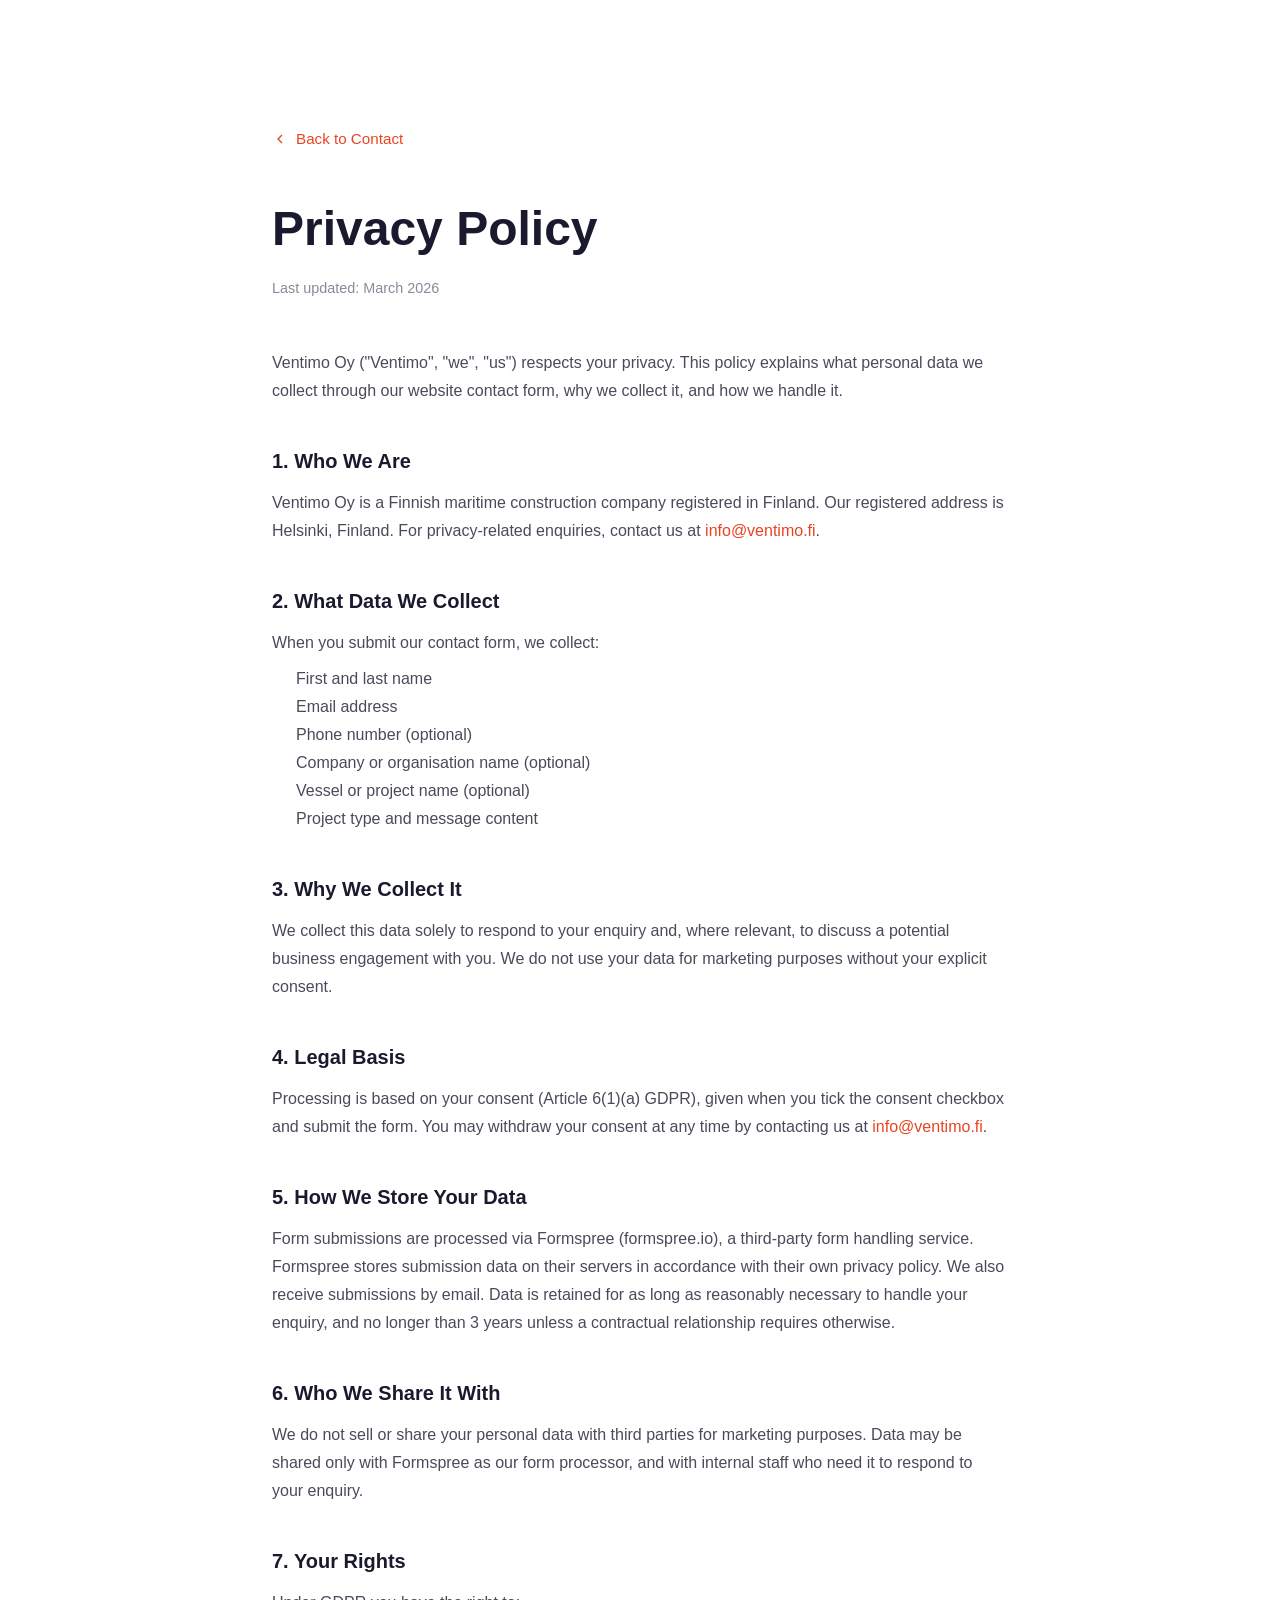
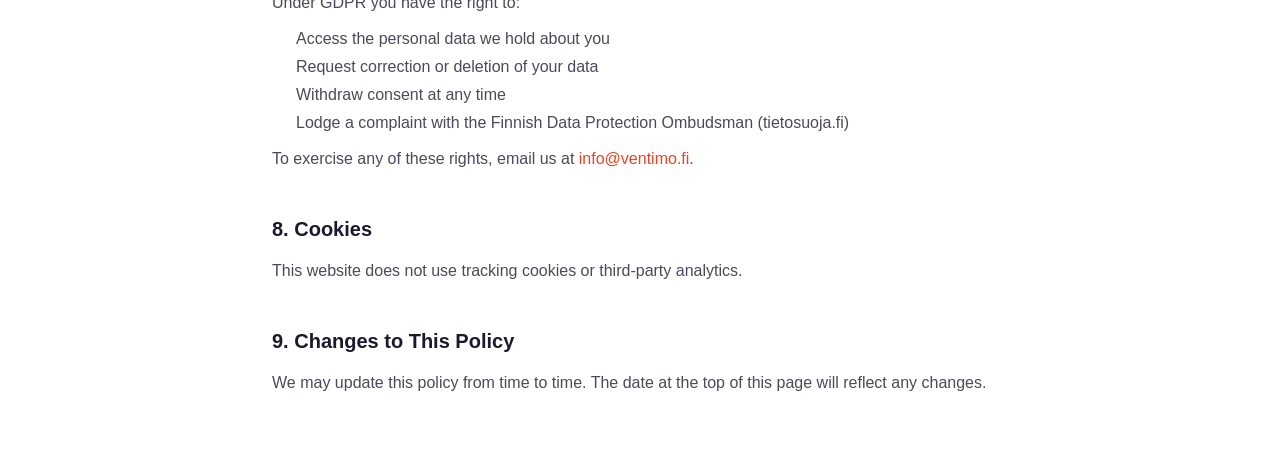
==== privacy-policy.html @ f07e34ec "Add privacy policy page, enlarge checkbox, remove LinkedIn and ISO badges Co-Authored-By: Claude Son" ====
<!DOCTYPE html>
<html lang="en">
<head>
  <meta charset="UTF-8" />
  <meta name="viewport" content="width=device-width, initial-scale=1.0" />
  <title>Privacy Policy — Ventimo</title>
  <link rel="stylesheet" href="css/main.css" />
  <style>
    .policy-page {
      max-width: 800px;
      margin: 0 auto;
      padding: 6rem 2rem 4rem;
    }
    .policy-page h1 {
      font-family: var(--font-heading);
      font-size: clamp(2rem, 4vw, 3rem);
      color: var(--text-dark);
      margin-bottom: 0.5rem;
    }
    .policy-page .updated {
      color: var(--text-muted);
      font-size: 0.9rem;
      margin-bottom: 3rem;
    }
    .policy-page h2 {
      font-family: var(--font-heading);
      font-size: 1.25rem;
      color: var(--text-dark);
      margin: 2.5rem 0 0.75rem;
    }
    .policy-page p, .policy-page li {
      font-family: var(--font-body);
      font-size: 1rem;
      color: var(--text-body);
      line-height: 1.75;
    }
    .policy-page ul {
      padding-left: 1.5rem;
      margin: 0.5rem 0;
    }
    .policy-page a { color: var(--orange); }
    .policy-back {
      display: inline-flex;
      align-items: center;
      gap: 0.5rem;
      color: var(--orange);
      font-family: var(--font-body);
      font-size: 0.95rem;
      text-decoration: none;
      margin-bottom: 2.5rem;
    }
    .policy-back:hover { text-decoration: underline; }
  </style>
</head>
<body>

  <header class="header" id="header">
    <div class="container header__inner">
      <a href="index.html" class="logo">
        <span class="logo-text">VENTIMO</span>
      </a>
    </div>
  </header>

  <main>
    <div class="policy-page">

      <a href="index.html#contact" class="policy-back">
        <svg width="16" height="16" viewBox="0 0 24 24" fill="none" stroke="currentColor" stroke-width="2"><polyline points="15 18 9 12 15 6"/></svg>
        Back to Contact
      </a>

      <h1>Privacy Policy</h1>
      <p class="updated">Last updated: March 2026</p>

      <p>Ventimo Oy ("Ventimo", "we", "us") respects your privacy. This policy explains what personal data we collect through our website contact form, why we collect it, and how we handle it.</p>

      <h2>1. Who We Are</h2>
      <p>Ventimo Oy is a Finnish maritime construction company registered in Finland. Our registered address is Helsinki, Finland. For privacy-related enquiries, contact us at <a href="mailto:info@ventimo.fi">info@ventimo.fi</a>.</p>

      <h2>2. What Data We Collect</h2>
      <p>When you submit our contact form, we collect:</p>
      <ul>
        <li>First and last name</li>
        <li>Email address</li>
        <li>Phone number (optional)</li>
        <li>Company or organisation name (optional)</li>
        <li>Vessel or project name (optional)</li>
        <li>Project type and message content</li>
      </ul>

      <h2>3. Why We Collect It</h2>
      <p>We collect this data solely to respond to your enquiry and, where relevant, to discuss a potential business engagement with you. We do not use your data for marketing purposes without your explicit consent.</p>

      <h2>4. Legal Basis</h2>
      <p>Processing is based on your consent (Article 6(1)(a) GDPR), given when you tick the consent checkbox and submit the form. You may withdraw your consent at any time by contacting us at <a href="mailto:info@ventimo.fi">info@ventimo.fi</a>.</p>

      <h2>5. How We Store Your Data</h2>
      <p>Form submissions are processed via Formspree (formspree.io), a third-party form handling service. Formspree stores submission data on their servers in accordance with their own privacy policy. We also receive submissions by email. Data is retained for as long as reasonably necessary to handle your enquiry, and no longer than 3 years unless a contractual relationship requires otherwise.</p>

      <h2>6. Who We Share It With</h2>
      <p>We do not sell or share your personal data with third parties for marketing purposes. Data may be shared only with Formspree as our form processor, and with internal staff who need it to respond to your enquiry.</p>

      <h2>7. Your Rights</h2>
      <p>Under GDPR you have the right to:</p>
      <ul>
        <li>Access the personal data we hold about you</li>
        <li>Request correction or deletion of your data</li>
        <li>Withdraw consent at any time</li>
        <li>Lodge a complaint with the Finnish Data Protection Ombudsman (tietosuoja.fi)</li>
      </ul>
      <p>To exercise any of these rights, email us at <a href="mailto:info@ventimo.fi">info@ventimo.fi</a>.</p>

      <h2>8. Cookies</h2>
      <p>This website does not use tracking cookies or third-party analytics.</p>

      <h2>9. Changes to This Policy</h2>
      <p>We may update this policy from time to time. The date at the top of this page will reflect any changes.</p>

    </div>
  </main>

</body>
</html>
---- css/main.css ----
/* =============================================================
   VENTIMO – Maritime Construction Website
   Primary: #E84422 | White: #FFFFFF | Dark: #1A1A2E
============================================================= */

/* ── CUSTOM PROPERTIES ─────────────────────────────────────── */
:root {
  --orange:       #E84422;
  --orange-dark:  #C83410;
  --orange-light: #F06040;
  --orange-glow:  rgba(232, 68, 34, 0.10);
  --yellow:       #F5C800;

  --white:        #FFFFFF;
  --bg-light:     #F5F5F5;
  --bg-section:   #FAFAFA;
  --bg-dark:      #1A1A2E;

  --text-dark:    #1A1A2E;
  --text-body:    #4A4A5A;
  --text-muted:   #8A8A9A;
  --text-white:   #FFFFFF;

  --border:       rgba(0, 0, 0, 0.1);
  --border-light: rgba(0, 0, 0, 0.06);
  --card-bg:      #FFFFFF;
  --card-shadow:  0 2px 24px rgba(0, 0, 0, 0.07);

  --font-head:  'Barlow Condensed', sans-serif;
  --font-body:  'Inter', 'Barlow', sans-serif;

  --radius-sm:  4px;
  --radius-md:  8px;
  --radius-lg:  16px;
  --radius-xl:  24px;

  --transition: 0.35s cubic-bezier(0.4, 0, 0.2, 1);
  --shadow-card:   0 4px 24px rgba(0, 0, 0, 0.08);
  --shadow-orange: 0 8px 32px rgba(232, 68, 34, 0.30);
}

/* ── RESET & BASE ───────────────────────────────────────────── */
*, *::before, *::after { box-sizing: border-box; margin: 0; padding: 0; }

html {
  scroll-behavior: smooth;
  font-size: 16px;
}

body {
  font-family: var(--font-body);
  background: var(--white);
  color: var(--text-body);
  line-height: 1.6;
  overflow-x: hidden;
}

a { text-decoration: none; color: inherit; }
ul { list-style: none; }
img { display: block; max-width: 100%; }
button { cursor: pointer; border: none; background: none; font: inherit; }

/* ── TYPOGRAPHY ─────────────────────────────────────────────── */
.section-label {
  display: inline-flex;
  align-items: center;
  gap: 10px;
  font-family: var(--font-head);
  font-size: 0.8rem;
  font-weight: 600;
  letter-spacing: 0.2em;
  text-transform: uppercase;
  color: var(--orange);
  margin-bottom: 1rem;
}
.section-label::before {
  content: '';
  display: block;
  width: 24px;
  height: 2px;
  background: var(--orange);
}
.section-label--light { color: var(--text-white); }
.section-label--light::before { background: var(--text-white); }

.section-title {
  font-family: var(--font-head);
  font-size: clamp(2.2rem, 4vw, 3.4rem);
  font-weight: 800;
  line-height: 1.05;
  letter-spacing: -0.02em;
  color: var(--text-dark);
  text-transform: uppercase;
}
.section-title em {
  font-style: normal;
  color: var(--orange);
}
.section-title--light { color: var(--text-white); }
.section-title--center { text-align: center; }

.section-subtitle {
  max-width: 560px;
  color: var(--text-muted);
  font-size: 1.05rem;
  line-height: 1.7;
  margin: 0 auto;
  text-align: center;
}

.section-header {
  text-align: center;
  margin-bottom: 4rem;
}
.section-header .section-label { justify-content: center; }
.section-header .section-title { margin-bottom: 1.2rem; }

/* ── LAYOUT ─────────────────────────────────────────────────── */
.container {
  width: 100%;
  max-width: 1280px;
  margin: 0 auto;
  padding: 0 2rem;
}

/* ── BUTTONS ─────────────────────────────────────────────────── */
.btn {
  display: inline-flex;
  align-items: center;
  gap: 0.5rem;
  font-family: var(--font-head);
  font-size: 0.95rem;
  font-weight: 700;
  letter-spacing: 0.08em;
  text-transform: uppercase;
  padding: 0.75rem 1.75rem;
  border-radius: var(--radius-sm);
  transition: var(--transition);
  position: relative;
  overflow: hidden;
}
.btn::before {
  content: '';
  position: absolute;
  inset: 0;
  background: rgba(255, 255, 255, 0.12);
  transform: translateX(-100%);
  transition: transform 0.4s ease;
}
.btn:hover::before { transform: translateX(0); }

.btn--primary {
  background: var(--orange);
  color: #fff;
  box-shadow: var(--shadow-orange);
}
.btn--primary:hover {
  background: var(--orange-dark);
  transform: translateY(-2px);
}

.btn--yellow {
  background: var(--yellow);
  color: var(--text-dark);
  font-weight: 800;
  box-shadow: 0 4px 16px rgba(245, 200, 0, 0.35);
}
.btn--yellow:hover {
  background: #e8b800;
  transform: translateY(-2px);
}

.btn--outline {
  border: 1.5px solid rgba(255, 255, 255, 0.6);
  color: var(--text-white);
}
.btn--outline:hover {
  border-color: var(--text-white);
  background: rgba(255, 255, 255, 0.12);
  transform: translateY(-2px);
}

.btn--outline-dark {
  border: 1.5px solid rgba(0, 0, 0, 0.25);
  color: var(--text-dark);
}
.btn--outline-dark:hover {
  border-color: var(--orange);
  color: var(--orange);
  transform: translateY(-2px);
}

.btn--ghost {
  border: 1.5px solid rgba(255, 255, 255, 0.4);
  color: var(--text-white);
}
.btn--ghost:hover {
  border-color: var(--text-white);
  background: rgba(255, 255, 255, 0.1);
}

.btn--lg { padding: 1rem 2.25rem; font-size: 1rem; }

/* ── SCROLL ANIMATIONS ──────────────────────────────────────── */
.reveal-up, .reveal-left, .reveal-right {
  opacity: 0;
  transition: opacity 0.7s ease, transform 0.7s ease;
}
.reveal-up    { transform: translateY(50px); }
.reveal-left  { transform: translateX(-60px); }
.reveal-right { transform: translateX(60px); }

.reveal-up.visible, .reveal-left.visible, .reveal-right.visible {
  opacity: 1;
  transform: translate(0);
}

.delay-1 { transition-delay: 0.1s !important; }
.delay-2 { transition-delay: 0.2s !important; }
.delay-3 { transition-delay: 0.3s !important; }
.delay-4 { transition-delay: 0.4s !important; }
.delay-5 { transition-delay: 0.5s !important; }

/* ── HEADER / NAV ───────────────────────────────────────────── */
.site-header {
  position: fixed;
  top: 0; left: 0; right: 0;
  z-index: 1000;
  transition: background 0.4s ease, box-shadow 0.4s ease, padding 0.4s ease;
  padding: 1.4rem 0;
  background: transparent;
}
.site-header.scrolled {
  background: rgba(255, 255, 255, 0.97);
  backdrop-filter: blur(12px);
  box-shadow: 0 1px 0 var(--border);
  padding: 0.9rem 0;
}

.nav-container {
  max-width: 1280px;
  margin: 0 auto;
  padding: 0 2rem;
  display: flex;
  align-items: center;
  justify-content: space-between;
}

/* Logo — uses real SVG/image */
.logo {
  display: flex;
  align-items: center;
  gap: 0.6rem;
  text-decoration: none;
}
.logo-img {
  height: 36px;
  width: auto;
  display: block;
  transition: opacity 0.3s ease;
}
/* White logo shown by default (hero/dark bg); red shown on scrolled white header */
.logo-img--dark { display: none; }
.site-header.scrolled .logo-img--light { display: none; }
.site-header.scrolled .logo-img--dark  { display: block; }
/* Fallback text logo (hidden when image loads) */
.logo-mark {
  width: 36px;
  height: 36px;
  background: var(--orange);
  border-radius: var(--radius-sm);
  display: flex;
  align-items: center;
  justify-content: center;
  font-family: var(--font-head);
  font-size: 1.3rem;
  font-weight: 900;
  color: #fff;
  letter-spacing: -0.02em;
  transition: var(--transition);
}
.logo:hover .logo-mark { background: var(--orange-dark); transform: rotate(-5deg); }
.logo-text {
  font-family: var(--font-head);
  font-size: 1.2rem;
  font-weight: 800;
  letter-spacing: 0.15em;
  color: var(--text-white);
  text-transform: uppercase;
  transition: color 0.4s ease;
}
.site-header.scrolled .logo-text { color: var(--text-dark); }

.nav-list {
  display: flex;
  align-items: center;
  gap: 0.5rem;
}

.nav-link {
  font-family: var(--font-head);
  font-size: 0.85rem;
  font-weight: 600;
  letter-spacing: 0.12em;
  text-transform: uppercase;
  color: rgba(255, 255, 255, 0.92);
  padding: 0.5rem 0.9rem;
  border-radius: var(--radius-sm);
  transition: var(--transition);
  position: relative;
  text-shadow: 0 1px 5px rgba(0, 0, 0, 0.45);
}
.site-header.scrolled .nav-link { color: var(--text-body); text-shadow: none; }
.nav-link::after {
  content: '';
  position: absolute;
  bottom: 0; left: 50%;
  transform: translateX(-50%);
  width: 0; height: 2px;
  background: var(--orange);
  transition: width 0.3s ease;
}
.nav-link:hover { color: var(--text-white); }
.site-header.scrolled .nav-link:hover { color: var(--text-dark); }
.nav-link:hover::after { width: 60%; }

/* Active section highlight */
.nav-link.active { color: var(--text-white) !important; }
.nav-link.active::after { width: 60% !important; }
.site-header.scrolled .nav-link.active {
  color: var(--orange) !important;
  font-weight: 700;
}

.nav-link--cta {
  background: var(--orange);
  color: #fff !important;
  padding: 0.5rem 1.2rem;
}
.nav-link--cta::after { display: none; }
.nav-link--cta:hover {
  background: var(--orange-dark);
  transform: translateY(-1px);
}

.nav-toggle {
  display: none;
  flex-direction: column;
  gap: 5px;
  padding: 6px;
}
.nav-toggle span {
  display: block;
  width: 24px; height: 2px;
  background: var(--text-white);
  transition: var(--transition);
  transform-origin: center;
}
.site-header.scrolled .nav-toggle span { background: var(--text-dark); }
.nav-toggle.active span:nth-child(1) { transform: translateY(7px) rotate(45deg); }
.nav-toggle.active span:nth-child(2) { opacity: 0; }
.nav-toggle.active span:nth-child(3) { transform: translateY(-7px) rotate(-45deg); }

/* ── HERO ───────────────────────────────────────────────────── */
.hero {
  position: relative;
  min-height: auto;
  display: flex;
  flex-direction: column;
  align-items: center;
  justify-content: center;
  background:
    linear-gradient(to bottom, rgba(5, 10, 20, 0.50) 0%, rgba(5, 10, 20, 0.70) 100%),
    url('../images/seaview.jpg') center center / cover no-repeat;
  overflow: hidden;
  padding-top: 100px;
  padding-bottom: 160px;
}

.hero-inner {
  position: relative;
  z-index: 5;
  display: grid;
  grid-template-columns: 1fr auto;
  align-items: center;
  gap: 4rem;
  width: 100%;
  max-width: 1100px;
  padding: 0 2rem;
}

/* Dark gradient at top so the nav stays readable */
.hero::before {
  content: '';
  position: absolute;
  top: 0; left: 0; right: 0;
  height: 180px;
  background: linear-gradient(to bottom, rgba(0, 0, 0, 0.45) 0%, transparent 100%);
  z-index: 2;
  pointer-events: none;
}

/* Hide the dark star canvas — not needed */
#hero-canvas { display: none; }

.hero-grid-overlay { display: none; }

/* White wave at the bottom of the hero */
.hero::after {
  content: '';
  position: absolute;
  bottom: -1px; left: 0; right: 0;
  height: 120px;
  background: url("data:image/svg+xml,%3Csvg xmlns='http://www.w3.org/2000/svg' viewBox='0 0 1440 120' preserveAspectRatio='none'%3E%3Cpath d='M0,60 C180,20 360,90 540,55 C720,20 900,85 1080,50 C1260,15 1380,45 1440,55 L1440,120 L0,120 Z' fill='%23FFFFFF'/%3E%3C/svg%3E") center bottom / 100% 100% no-repeat;
  z-index: 4;
}

.hero-content {
  text-align: left;
}

.hero-eyebrow {
  display: flex;
  align-items: center;
  justify-content: flex-start;
  gap: 1rem;
  font-family: var(--font-head);
  font-size: 0.78rem;
  font-weight: 600;
  letter-spacing: 0.25em;
  text-transform: uppercase;
  color: rgba(255, 255, 255, 0.75);
  margin-bottom: 1.2rem;
  text-shadow: 0 1px 6px rgba(0, 0, 0, 0.5);
}
.eyebrow-line {
  display: block;
  width: 40px; height: 1px;
  background: rgba(255, 255, 255, 0.5);
}

.hero-title {
  font-family: var(--font-head);
  font-size: clamp(3rem, 8vw, 6.5rem);
  font-weight: 900;
  line-height: 0.92;
  letter-spacing: -0.03em;
  text-transform: uppercase;
  color: var(--text-white);
  margin-bottom: 1.2rem;
  text-shadow: 0 2px 16px rgba(0, 0, 0, 0.5);
}
.hero-title__line { display: block; }
.hero-title__line--accent {
  color: var(--text-white);
  opacity: 0.6;
}

.hero-description {
  font-size: 1.05rem;
  line-height: 1.75;
  color: rgba(255, 255, 255, 0.88);
  max-width: 520px;
  margin: 0 0 2rem;
  text-shadow: 0 1px 6px rgba(0, 0, 0, 0.4);
}

.hero-actions {
  display: flex;
  align-items: center;
  justify-content: flex-start;
  gap: 1rem;
  flex-wrap: wrap;
}

.hero-stats {
  position: relative;
  z-index: 5;
  display: flex;
  flex-direction: column;
  align-items: center;
  background: rgba(0, 0, 0, 0.30);
  border: 1px solid rgba(255, 255, 255, 0.20);
  border-radius: var(--radius-lg);
  backdrop-filter: blur(12px);
  padding: 0;
  margin: 0;
  overflow: hidden;
  min-width: 180px;
}
.hero-stat {
  display: flex;
  flex-direction: column;
  align-items: center;
  gap: 0.25rem;
  padding: 1.5rem 2.5rem;
  width: 100%;
}
.hero-stat__number {
  font-family: var(--font-head);
  font-size: 3rem;
  font-weight: 900;
  color: var(--text-white);
  line-height: 1;
  letter-spacing: -0.03em;
}
.hero-stat__number::after { content: '+'; font-size: 2rem; }
.hero-stat__label {
  font-size: 0.78rem;
  letter-spacing: 0.1em;
  text-transform: uppercase;
  color: rgba(255, 255, 255, 0.65);
}
.hero-stat-divider {
  width: 60%; height: 1px;
  background: rgba(255, 255, 255, 0.25);
}

.hero-scroll-indicator {
  position: absolute;
  bottom: 7rem; left: 50%;
  transform: translateX(-50%);
  z-index: 5;
  display: flex;
  flex-direction: column;
  align-items: center;
  gap: 0.75rem;
}
.scroll-label {
  font-family: var(--font-head);
  font-size: 0.7rem;
  letter-spacing: 0.2em;
  text-transform: uppercase;
  color: rgba(255, 255, 255, 0.55);
  writing-mode: vertical-rl;
  text-orientation: mixed;
}
.scroll-line {
  width: 1px; height: 60px;
  background: rgba(255, 255, 255, 0.3);
  position: relative;
  overflow: hidden;
}
.scroll-dot {
  position: absolute;
  top: 0; left: 50%;
  transform: translateX(-50%);
  width: 3px; height: 3px;
  background: var(--text-white);
  border-radius: 50%;
  animation: scrollDot 1.8s ease infinite;
}
@keyframes scrollDot {
  0%   { top: 0; opacity: 1; }
  80%  { top: 100%; opacity: 0.3; }
  100% { top: 100%; opacity: 0; }
}

/* ── ABOUT ──────────────────────────────────────────────────── */
.about {
  position: relative;
  padding: 8rem 0;
  background: var(--white);
  overflow: hidden;
}
.about-bg-pattern { display: none; }

.about-layout {
  display: grid;
  grid-template-columns: 1fr 1fr;
  gap: 5rem;
  align-items: center;
}

.about-visual { position: relative; }
.about-img-frame {
  position: relative;
  border-radius: var(--radius-lg);
  overflow: hidden;
  aspect-ratio: 5/6;
  border: 1px solid var(--border);
  box-shadow: var(--card-shadow);
}
.about-img-placeholder {
  width: 100%; height: 100%;
  position: absolute; inset: 0;
}
.about-img-placeholder svg { width: 100%; height: 100%; object-fit: cover; }

.about-img-badge {
  position: absolute;
  bottom: 2rem; right: -1.5rem;
  background: var(--orange);
  color: #fff;
  padding: 1.2rem 1.5rem;
  border-radius: var(--radius-md);
  text-align: center;
  box-shadow: var(--shadow-orange);
  z-index: 2;
}
.badge-year {
  display: block;
  font-family: var(--font-head);
  font-size: 0.7rem;
  letter-spacing: 0.2em;
  text-transform: uppercase;
}
.badge-number {
  display: block;
  font-family: var(--font-head);
  font-size: 2.2rem;
  font-weight: 900;
  line-height: 1;
}

.about-accent-card {
  position: absolute;
  top: 2rem; right: -2rem;
  display: flex;
  align-items: center;
  gap: 0.75rem;
  background: var(--white);
  border: 1px solid var(--border);
  border-radius: var(--radius-md);
  padding: 1rem 1.25rem;
  box-shadow: var(--card-shadow);
  z-index: 2;
}
.accent-card-icon { font-size: 1.5rem; }
.about-accent-card strong {
  display: block;
  font-size: 0.9rem;
  color: var(--text-dark);
  margin-bottom: 2px;
}
.about-accent-card span { font-size: 0.75rem; color: var(--text-muted); }

.about-content { padding-left: 1rem; }
.about-lead {
  font-size: 1.15rem;
  font-weight: 500;
  color: var(--text-dark);
  line-height: 1.7;
  margin: 1.5rem 0 1rem;
}
.about-body {
  color: var(--text-body);
  line-height: 1.8;
  margin-bottom: 2.5rem;
}

.about-values {
  display: flex;
  flex-direction: column;
  gap: 1.25rem;
}
.value-item {
  display: flex;
  align-items: flex-start;
  gap: 1rem;
  padding: 1.25rem;
  background: var(--bg-light);
  border: 1px solid var(--border-light);
  border-radius: var(--radius-md);
  transition: var(--transition);
}
.value-item:hover {
  border-color: var(--orange);
  background: rgba(232, 68, 34, 0.03);
  box-shadow: 0 4px 16px rgba(232, 68, 34, 0.08);
}
.value-icon {
  width: 40px; height: 40px;
  flex-shrink: 0;
  background: var(--orange-glow);
  border-radius: var(--radius-sm);
  display: flex;
  align-items: center;
  justify-content: center;
  color: var(--orange);
}
.value-icon svg { width: 20px; height: 20px; }
.value-item strong {
  display: block;
  font-size: 0.95rem;
  color: var(--text-dark);
  margin-bottom: 2px;
}
.value-item span { font-size: 0.85rem; color: var(--text-body); }

/* ── SERVICES ───────────────────────────────────────────────── */
.services {
  position: relative;
  padding: 8rem 0;
  background: var(--bg-light);
  overflow: hidden;
}
.services-bg { display: none; }

.svc-wave {
  position: absolute;
  left: 0;
  width: 200%;
  pointer-events: none;
  z-index: 0;
}
.svc-wave--a { top: 0;   height: 45%; animation: svc-drift 22s linear infinite; }
.svc-wave--b { top: 22%; height: 45%; animation: svc-drift 30s linear infinite reverse; }
.svc-wave--c { top: 48%; height: 52%; animation: svc-drift 17s linear infinite; }
@keyframes svc-drift {
  0%   { transform: translateX(0); }
  100% { transform: translateX(-50%); }
}
.services .container { position: relative; z-index: 1; }

.services-grid {
  display: grid;
  grid-template-columns: repeat(3, 1fr);
  gap: 1.5rem;
}

.service-card {
  position: relative;
  background: var(--white);
  border: 1px solid var(--border-light);
  border-radius: var(--radius-lg);
  padding: 2.5rem 2rem;
  overflow: hidden;
  transition: var(--transition);
  cursor: default;
  box-shadow: var(--card-shadow);
}
.service-card:hover {
  border-color: var(--orange);
  transform: translateY(-6px);
  box-shadow: 0 16px 48px rgba(232, 68, 34, 0.12);
}
.service-card__number {
  font-family: var(--font-head);
  font-size: 5rem;
  font-weight: 900;
  color: rgba(0, 0, 0, 0.05);
  line-height: 1;
  position: absolute;
  top: 1.2rem; right: 1.5rem;
  letter-spacing: -0.05em;
  transition: var(--transition);
  user-select: none;
}
.service-card:hover .service-card__number { color: rgba(232, 68, 34, 0.08); }

.service-card__icon {
  width: 56px; height: 56px;
  color: var(--orange);
  margin-bottom: 1.5rem;
}
.service-card__icon svg { width: 100%; height: 100%; }

.service-card__title {
  font-family: var(--font-head);
  font-size: 1.3rem;
  font-weight: 700;
  color: var(--text-dark);
  text-transform: uppercase;
  letter-spacing: 0.04em;
  margin-bottom: 0.75rem;
}
.service-card__text {
  font-size: 0.9rem;
  color: var(--text-body);
  line-height: 1.75;
}
.service-card__hover-line {
  position: absolute;
  bottom: 0; left: 0;
  height: 3px; width: 0;
  background: var(--orange);
  transition: width 0.4s ease;
}
.service-card:hover .service-card__hover-line { width: 100%; }

/* ── PORTFOLIO ──────────────────────────────────────────────── */
.portfolio {
  padding: 8rem 0;
  background: var(--white);
}

.portfolio-filters {
  display: flex;
  align-items: center;
  justify-content: center;
  flex-wrap: wrap;
  gap: 0.5rem;
  margin-bottom: 3rem;
}
.filter-btn {
  font-family: var(--font-head);
  font-size: 0.8rem;
  font-weight: 600;
  letter-spacing: 0.1em;
  text-transform: uppercase;
  padding: 0.5rem 1.25rem;
  border: 1.5px solid var(--border);
  border-radius: 999px;
  color: var(--text-muted);
  background: transparent;
  transition: var(--transition);
}
.filter-btn:hover { border-color: var(--orange); color: var(--orange); }
.filter-btn.active {
  background: var(--orange);
  border-color: var(--orange);
  color: #fff;
  box-shadow: var(--shadow-orange);
}

.portfolio-grid {
  display: grid;
  grid-template-columns: repeat(3, 1fr);
  gap: 1.5rem;
}

.portfolio-card {
  border-radius: var(--radius-lg);
  overflow: hidden;
  position: relative;
  transition: var(--transition);
  box-shadow: var(--card-shadow);
  align-self: start; /* prevent stretching to match a taller featured card in the same row */
}
.portfolio-card:hover { transform: translateY(-6px); box-shadow: 0 16px 40px rgba(0, 0, 0, 0.12); }
.portfolio-card--featured { grid-column: span 2; }

.portfolio-card__img {
  position: relative;
  aspect-ratio: 4/3;
  overflow: hidden;
  cursor: pointer;
}
.portfolio-card--featured .portfolio-card__img { aspect-ratio: 16/9; }

.portfolio-img-bg {
  position: absolute;
  inset: 0;
  background-size: cover;
  background-position: center;
  transition: transform 0.6s ease;
}
.portfolio-card:hover .portfolio-img-bg { transform: scale(1.06); }

/* Individual project backgrounds */
.portfolio-img-bg--1  { background-image: url('../images/portfolio/Tallink_Star_Helsinki-scaled.jpg'); background-size: cover; background-position: center; }
.portfolio-img-bg--2  { background-image: url('../images/portfolio/Baltic-princess-scaled.jpg'); background-size: cover; background-position: center; }
.portfolio-img-bg--3  { background-image: url('../images/portfolio/Oasis_of_the_seas-scaled.jpg'); background-size: cover; background-position: center; }
.portfolio-img-bg--4  { background-image: url('../images/portfolio/Allure_of_the_Seas.jpg'); background-size: cover; background-position: center; }
.portfolio-img-bg--5  { background-image: url('../images/portfolio/MEIN_SCHIFF_Turku-scaled.jpg'); background-size: cover; background-position: center; }
.portfolio-img-bg--6  { background-image: url('../images/portfolio/Quantum_of_the_Seas-scaled.jpg'); background-size: cover; background-position: center; }
.portfolio-img-bg--7  { background-image: url('../images/portfolio/AIDA_project_Mitsubishi_Nagasaki.jpg'); background-size: cover; background-position: center; }
.portfolio-img-bg--8  { background-image: url('../images/portfolio/Costa_Smeralda-scaled.jpg'); background-size: cover; background-position: center; }
.portfolio-img-bg--9  { background-image: url('../images/portfolio/Mardi_Gras-scaled.jpg'); background-size: cover; background-position: center; }
.portfolio-img-bg--10 { background-image: url('../images/portfolio/Costa_Toscana-scaled.jpg'); background-size: cover; background-position: center; }
.portfolio-img-bg--11 { background-image: url('../images/portfolio/Vega-scaled.jpg'); background-size: cover; background-position: center; }
.portfolio-img-bg--12 { background-image: url('../images/portfolio/Carnival_Celebration-scaled.jpg'); background-size: cover; background-position: center; }
.portfolio-img-bg--13 { background-image: url('../images/portfolio/Diana.jpg'); background-size: cover; background-position: center; }
.portfolio-img-bg--14 { background-image: url('../images/portfolio/Icon_of_the_Seas-scaled.jpg'); background-size: cover; background-position: center; }
.portfolio-img-bg--15 { background-image: url('../images/portfolio/Mein_Schiff_7.jpg'); background-size: cover; background-position: center; }

.portfolio-img-bg::after {
  content: '';
  position: absolute;
  bottom: 0; left: 0; right: 0;
  height: 55%;
  background: url("data:image/svg+xml,%3Csvg xmlns='http://www.w3.org/2000/svg' viewBox='0 0 800 300' preserveAspectRatio='xMidYMax slice'%3E%3Cpath d='M0 300 L0 220 L80 200 L120 140 L220 100 L320 95 L480 95 L580 100 L680 140 L740 200 L800 220 L800 300 Z' fill='%23ffffff' opacity='0.04'/%3E%3C/svg%3E") center bottom / cover no-repeat;
  opacity: 0.6;
}

.portfolio-card__overlay {
  position: absolute;
  inset: 0;
  background: linear-gradient(to top, rgba(10, 10, 20, 0.82) 0%, rgba(10, 10, 20, 0.25) 50%, rgba(10, 10, 20, 0) 100%);
  display: flex;
  flex-direction: column;
  justify-content: flex-end;
  padding: 1.75rem;
  transition: var(--transition);
}
.portfolio-card:hover .portfolio-card__overlay {
  background: linear-gradient(to top, rgba(10, 10, 20, 0.92) 0%, rgba(10, 10, 20, 0.55) 55%, rgba(10, 10, 20, 0.08) 100%);
}

.portfolio-card__year {
  position: absolute;
  top: 1.2rem; left: 1.5rem;
  font-family: var(--font-head);
  font-size: 0.75rem;
  font-weight: 700;
  letter-spacing: 0.15em;
  color: #fff;
  background: rgba(232, 68, 34, 0.85);
  padding: 0.3rem 0.75rem;
  border-radius: 999px;
}

.portfolio-card__details { transform: translateY(8px); transition: var(--transition); }
.portfolio-card:hover .portfolio-card__details { transform: translateY(0); }

.portfolio-card__name {
  font-family: var(--font-head);
  font-size: 1.4rem;
  font-weight: 800;
  color: var(--text-white);
  text-transform: uppercase;
  letter-spacing: 0.02em;
  line-height: 1.1;
  margin-bottom: 0.3rem;
}
.portfolio-card--featured .portfolio-card__name { font-size: 1.8rem; }

.portfolio-card__yard {
  display: block;
  font-family: var(--font-head);
  font-size: 0.75rem;
  letter-spacing: 0.12em;
  text-transform: uppercase;
  color: rgba(255, 255, 255, 0.6);
  margin-bottom: 0.6rem;
}

.portfolio-card__desc {
  font-size: 0.85rem;
  color: rgba(255, 255, 255, 0.8);
  line-height: 1.6;
  max-height: 0;
  overflow: hidden;
  opacity: 0;
  transition: max-height 0.4s ease, opacity 0.4s ease;
}
.portfolio-card:hover .portfolio-card__desc { max-height: 80px; opacity: 1; }

.portfolio-card__tag {
  position: absolute;
  top: 1.2rem; right: 1.5rem;
  font-family: var(--font-head);
  font-size: 0.65rem;
  font-weight: 700;
  letter-spacing: 0.12em;
  text-transform: uppercase;
  color: rgba(255, 255, 255, 0.9);
  background: rgba(255, 255, 255, 0.2);
  border: 1px solid rgba(255, 255, 255, 0.3);
  padding: 0.25rem 0.7rem;
  border-radius: 999px;
  backdrop-filter: blur(4px);
}
.portfolio-card__tag--featured {
  background: rgba(232, 68, 34, 0.85);
  border-color: var(--orange);
  color: #fff;
}
.portfolio-card__tag--active {
  background: rgba(232, 68, 34, 0.9);
  border-color: var(--orange);
  color: #fff;
  animation: pulseTag 2s ease infinite;
}
@keyframes pulseTag {
  0%, 100% { box-shadow: 0 0 0 0 rgba(232, 68, 34, 0.4); }
  50%       { box-shadow: 0 0 0 6px rgba(232, 68, 34, 0); }
}

/* ── CTA BAND ───────────────────────────────────────────────── */
.cta-band {
  position: relative;
  padding: 5rem 0;
  overflow: hidden;
  background: var(--orange);
}
.cta-band__bg { display: none; }

.cta-band__inner {
  display: flex;
  align-items: center;
  justify-content: space-between;
  gap: 3rem;
  flex-wrap: wrap;
}
.cta-band__text { flex: 1; min-width: 300px; }
.cta-band__title {
  font-family: var(--font-head);
  font-size: clamp(2rem, 3.5vw, 3rem);
  font-weight: 800;
  color: var(--text-white);
  text-transform: uppercase;
  letter-spacing: -0.02em;
  margin-bottom: 0.5rem;
}
.cta-band__text p { color: rgba(255, 255, 255, 0.85); }
.cta-band__actions {
  display: flex;
  align-items: center;
  gap: 1rem;
  flex-shrink: 0;
  flex-wrap: wrap;
}

/* ── CONTACT ────────────────────────────────────────────────── */
.contact {
  padding: 8rem 0;
  background: var(--bg-light);
}

.contact-layout {
  display: grid;
  grid-template-columns: 1fr 1.4fr;
  gap: 5rem;
  align-items: start;
}

.contact-info { padding-top: 1rem; }
.contact-intro {
  color: var(--text-body);
  line-height: 1.8;
  margin: 1.5rem 0 2.5rem;
}

.contact-details { display: flex; flex-direction: column; gap: 1.25rem; margin-bottom: 2.5rem; }
.contact-detail {
  display: flex;
  align-items: flex-start;
  gap: 1rem;
}
.contact-detail__icon {
  width: 44px; height: 44px;
  flex-shrink: 0;
  background: var(--orange-glow);
  border: 1px solid rgba(232, 68, 34, 0.15);
  border-radius: var(--radius-md);
  display: flex;
  align-items: center;
  justify-content: center;
  color: var(--orange);
}
.contact-detail__icon svg { width: 20px; height: 20px; }
.contact-detail strong {
  display: block;
  font-size: 0.85rem;
  color: var(--text-dark);
  margin-bottom: 2px;
}
.contact-detail span { font-size: 0.9rem; color: var(--text-body); }

.contact-yards__label {
  display: block;
  font-family: var(--font-head);
  font-size: 0.75rem;
  letter-spacing: 0.15em;
  text-transform: uppercase;
  color: var(--text-muted);
  margin-bottom: 0.75rem;
}
.contact-yards__list {
  display: flex;
  flex-wrap: wrap;
  gap: 0.5rem;
}
.contact-yards__list span {
  font-size: 0.8rem;
  background: var(--white);
  border: 1px solid var(--border);
  border-radius: 999px;
  padding: 0.25rem 0.85rem;
  color: var(--text-body);
}

/* Contact Form */
.contact-form-wrap {
  background: var(--white);
  border: 1px solid var(--border);
  border-radius: var(--radius-xl);
  padding: 3rem;
  box-shadow: var(--card-shadow);
}

.contact-form { display: flex; flex-direction: column; gap: 1.25rem; }

.form-row {
  display: grid;
  grid-template-columns: 1fr 1fr;
  gap: 1.25rem;
}

.form-group { display: flex; flex-direction: column; gap: 0.4rem; }

.form-group label {
  font-family: var(--font-head);
  font-size: 0.8rem;
  font-weight: 600;
  letter-spacing: 0.08em;
  text-transform: uppercase;
  color: var(--text-body);
}
.req { color: var(--orange); }

.form-group input,
.form-group textarea,
.form-group select {
  background: var(--bg-light);
  border: 1.5px solid var(--border);
  border-radius: var(--radius-md);
  padding: 0.85rem 1rem;
  font-family: var(--font-body);
  font-size: 0.95rem;
  color: var(--text-dark);
  transition: var(--transition);
  outline: none;
  width: 100%;
  -webkit-appearance: none;
}
.form-group input::placeholder,
.form-group textarea::placeholder { color: var(--text-muted); }
.form-group input:focus,
.form-group textarea:focus,
.form-group select:focus {
  border-color: var(--orange);
  background: var(--white);
  box-shadow: 0 0 0 3px var(--orange-glow);
}
.form-group input.error,
.form-group textarea.error,
.form-group select.error { border-color: var(--orange); }

.form-group textarea { resize: vertical; min-height: 130px; }

.select-wrapper { position: relative; }
.select-arrow {
  position: absolute;
  right: 1rem; top: 50%;
  transform: translateY(-50%);
  width: 18px; height: 18px;
  color: var(--text-muted);
  pointer-events: none;
}
.form-group select { cursor: pointer; }
.form-group select option { background: var(--white); color: var(--text-dark); }

.form-error {
  font-size: 0.78rem;
  color: var(--orange);
  min-height: 1rem;
  display: block;
}

.char-count {
  font-size: 0.75rem;
  color: var(--text-muted);
  text-align: right;
  display: block;
  margin-top: 0.25rem;
}

/* Checkbox */
.form-group--checkbox {
  flex-direction: row;
  align-items: flex-start;
  gap: 0;
  background: var(--surface);
  border: 2px solid var(--border);
  border-radius: var(--radius);
  padding: 1rem 1.25rem;
}
.form-group--checkbox:focus-within {
  border-color: var(--orange);
}
.checkbox-label {
  display: flex;
  align-items: flex-start;
  gap: 1rem;
  font-family: var(--font-body);
  font-size: 1rem;
  color: var(--text-body);
  line-height: 1.5;
  cursor: pointer;
  text-transform: none;
  letter-spacing: 0;
  font-weight: 500;
}
.checkbox-label input[type="checkbox"] { display: none; }
.checkbox-custom {
  width: 26px; height: 26px; min-width: 26px;
  border: 2px solid var(--border);
  border-radius: var(--radius-sm);
  background: var(--white);
  transition: var(--transition);
  position: relative;
  margin-top: 1px;
}
.checkbox-label input:checked + .checkbox-custom {
  background: var(--orange);
  border-color: var(--orange);
}
.checkbox-label input:checked + .checkbox-custom::after {
  content: '';
  position: absolute;
  left: 7px; top: 3px;
  width: 9px; height: 13px;
  border: 2.5px solid #fff;
  border-top: none;
  border-left: none;
  transform: rotate(45deg);
}
.form-link { color: var(--orange); text-decoration: underline; }

/* Submit button */
.btn--submit {
  width: 100%;
  justify-content: center;
  padding: 1.1rem 2rem;
  font-size: 1rem;
}
.btn--submit .btn-icon svg { width: 18px; height: 18px; transition: transform 0.3s ease; }
.btn--submit:hover .btn-icon svg { transform: translateX(4px); }
.btn--submit.loading { opacity: 0.7; pointer-events: none; }

.form-success {
  display: none;
  align-items: center;
  gap: 1rem;
  background: rgba(34, 197, 94, 0.08);
  border: 1px solid rgba(34, 197, 94, 0.3);
  border-radius: var(--radius-md);
  padding: 1.25rem 1.5rem;
  color: #16a34a;
}
.form-success.visible { display: flex; animation: fadeIn 0.5s ease; }
.form-success svg { width: 28px; height: 28px; flex-shrink: 0; }
.form-success strong { display: block; font-size: 0.95rem; margin-bottom: 2px; }
.form-success span { font-size: 0.85rem; opacity: 0.8; }

@keyframes fadeIn { from { opacity: 0; transform: translateY(10px); } to { opacity: 1; transform: none; } }

/* ── FOOTER ─────────────────────────────────────────────────── */
.site-footer { background: var(--bg-dark); border-top: 1px solid rgba(255, 255, 255, 0.08); }

.footer-top { padding: 5rem 0 3rem; }
.footer-grid {
  display: grid;
  grid-template-columns: 2fr 1fr 1fr 1.2fr;
  gap: 3rem;
}

.footer-brand .logo { margin-bottom: 1rem; }
.footer-brand .logo-img { filter: none; }
.footer-brand .logo-text { color: var(--text-white); }
.footer-brand p { font-size: 0.9rem; color: rgba(255, 255, 255, 0.45); line-height: 1.7; max-width: 280px; }

.footer-social { display: flex; gap: 0.75rem; margin-top: 1.5rem; }
.social-link {
  width: 38px; height: 38px;
  background: rgba(255, 255, 255, 0.08);
  border: 1px solid rgba(255, 255, 255, 0.12);
  border-radius: var(--radius-sm);
  display: flex;
  align-items: center;
  justify-content: center;
  color: rgba(255, 255, 255, 0.45);
  transition: var(--transition);
}
.social-link:hover {
  background: var(--orange);
  border-color: var(--orange);
  color: #fff;
}
.social-link svg { width: 18px; height: 18px; }

.footer-nav__title {
  font-family: var(--font-head);
  font-size: 0.75rem;
  font-weight: 700;
  letter-spacing: 0.18em;
  text-transform: uppercase;
  color: var(--text-white);
  margin-bottom: 1.25rem;
}
.footer-nav ul { display: flex; flex-direction: column; gap: 0.6rem; }
.footer-nav a, .footer-contact a {
  font-size: 0.88rem;
  color: rgba(255, 255, 255, 0.45);
  transition: color 0.25s ease;
}
.footer-nav a:hover, .footer-contact a:hover { color: var(--orange); }

.footer-contact p {
  font-size: 0.88rem;
  color: rgba(255, 255, 255, 0.45);
  margin-bottom: 0.5rem;
}

.footer-certifications { display: flex; gap: 0.5rem; margin-top: 1rem; }
.cert-badge {
  font-family: var(--font-head);
  font-size: 0.7rem;
  font-weight: 700;
  letter-spacing: 0.08em;
  padding: 0.3rem 0.75rem;
  border: 1px solid rgba(255, 255, 255, 0.15);
  border-radius: var(--radius-sm);
  color: rgba(255, 255, 255, 0.45);
}

.footer-bottom {
  border-top: 1px solid rgba(255, 255, 255, 0.08);
  padding: 1.25rem 0;
}
.footer-bottom .container {
  display: flex;
  align-items: center;
  justify-content: space-between;
  flex-wrap: wrap;
  gap: 0.75rem;
}
.footer-bottom span, .footer-bottom-links {
  font-size: 0.8rem;
  color: rgba(255, 255, 255, 0.35);
}
.footer-bottom-links { display: flex; gap: 1.5rem; }
.footer-bottom-links a { color: rgba(255, 255, 255, 0.35); transition: color 0.25s ease; }
.footer-bottom-links a:hover { color: var(--orange); }

/* ── HIDDEN / FILTERED ──────────────────────────────────────── */
.portfolio-card.hidden { display: none; }

/* ── RESPONSIVE ─────────────────────────────────────────────── */
@media (max-width: 1100px) {
  .portfolio-grid { grid-template-columns: repeat(2, 1fr); }
  .portfolio-card--featured { grid-column: span 2; }
  .services-grid { grid-template-columns: repeat(2, 1fr); }
}

@media (max-width: 900px) {
  .about-layout { grid-template-columns: 1fr; gap: 3rem; }
  .about-img-badge { right: 1.5rem; }
  .about-accent-card { right: 0; }
  .contact-layout { grid-template-columns: 1fr; gap: 3rem; }
  .footer-grid { grid-template-columns: 1fr 1fr; gap: 2rem; }
  .footer-brand { grid-column: 1 / -1; }
  .hero-inner { grid-template-columns: 1fr; gap: 2rem; }
  .hero-content { text-align: center; }
  .hero-eyebrow { justify-content: center; }
  .hero-description { margin: 0 auto 2rem; }
  .hero-actions { justify-content: center; }
  .hero-stats { flex-direction: row; padding: 0; min-width: auto; }
  .hero-stat { padding: 1.2rem 1.5rem; width: auto; }
  .hero-stat-divider { width: 1px; height: 50px; }
  .cta-band__inner { flex-direction: column; text-align: center; }
  .cta-band__actions { justify-content: center; }
}

@media (max-width: 768px) {
  .nav-menu {
    position: fixed;
    top: 0; right: -100%;
    width: min(340px, 85vw);
    height: 100vh;
    background: rgba(255, 255, 255, 0.98);
    backdrop-filter: blur(20px);
    border-left: 1px solid var(--border);
    flex-direction: column;
    justify-content: center;
    padding: 2rem;
    transition: right 0.4s ease;
    z-index: 999;
  }
  .nav-menu.open { right: 0; }
  .nav-list { flex-direction: column; gap: 0.25rem; align-items: flex-start; }
  .nav-link {
    font-size: 1.4rem;
    padding: 0.75rem 0;
    width: 100%;
    color: var(--text-dark) !important;
  }
  .nav-link--cta { padding: 0.75rem 1.5rem; width: auto; margin-top: 1rem; }
  .nav-toggle { display: flex; }

  .services-grid { grid-template-columns: 1fr; }
  .portfolio-grid { grid-template-columns: 1fr; }
  .portfolio-card--featured { grid-column: span 1; }
  .form-row { grid-template-columns: 1fr; }
  .contact-form-wrap { padding: 1.75rem 1.5rem; }
  .footer-grid { grid-template-columns: 1fr; }
  .hero-title { font-size: clamp(3rem, 15vw, 5rem); }
  .hero::after { height: 90px; }
}

@media (max-width: 480px) {
  .container { padding: 0 1.25rem; }
  .about, .services, .portfolio, .contact { padding: 5rem 0; }
  .hero-stat__number { font-size: 2.2rem; }
  .section-title { font-size: clamp(1.8rem, 8vw, 2.8rem); }
}
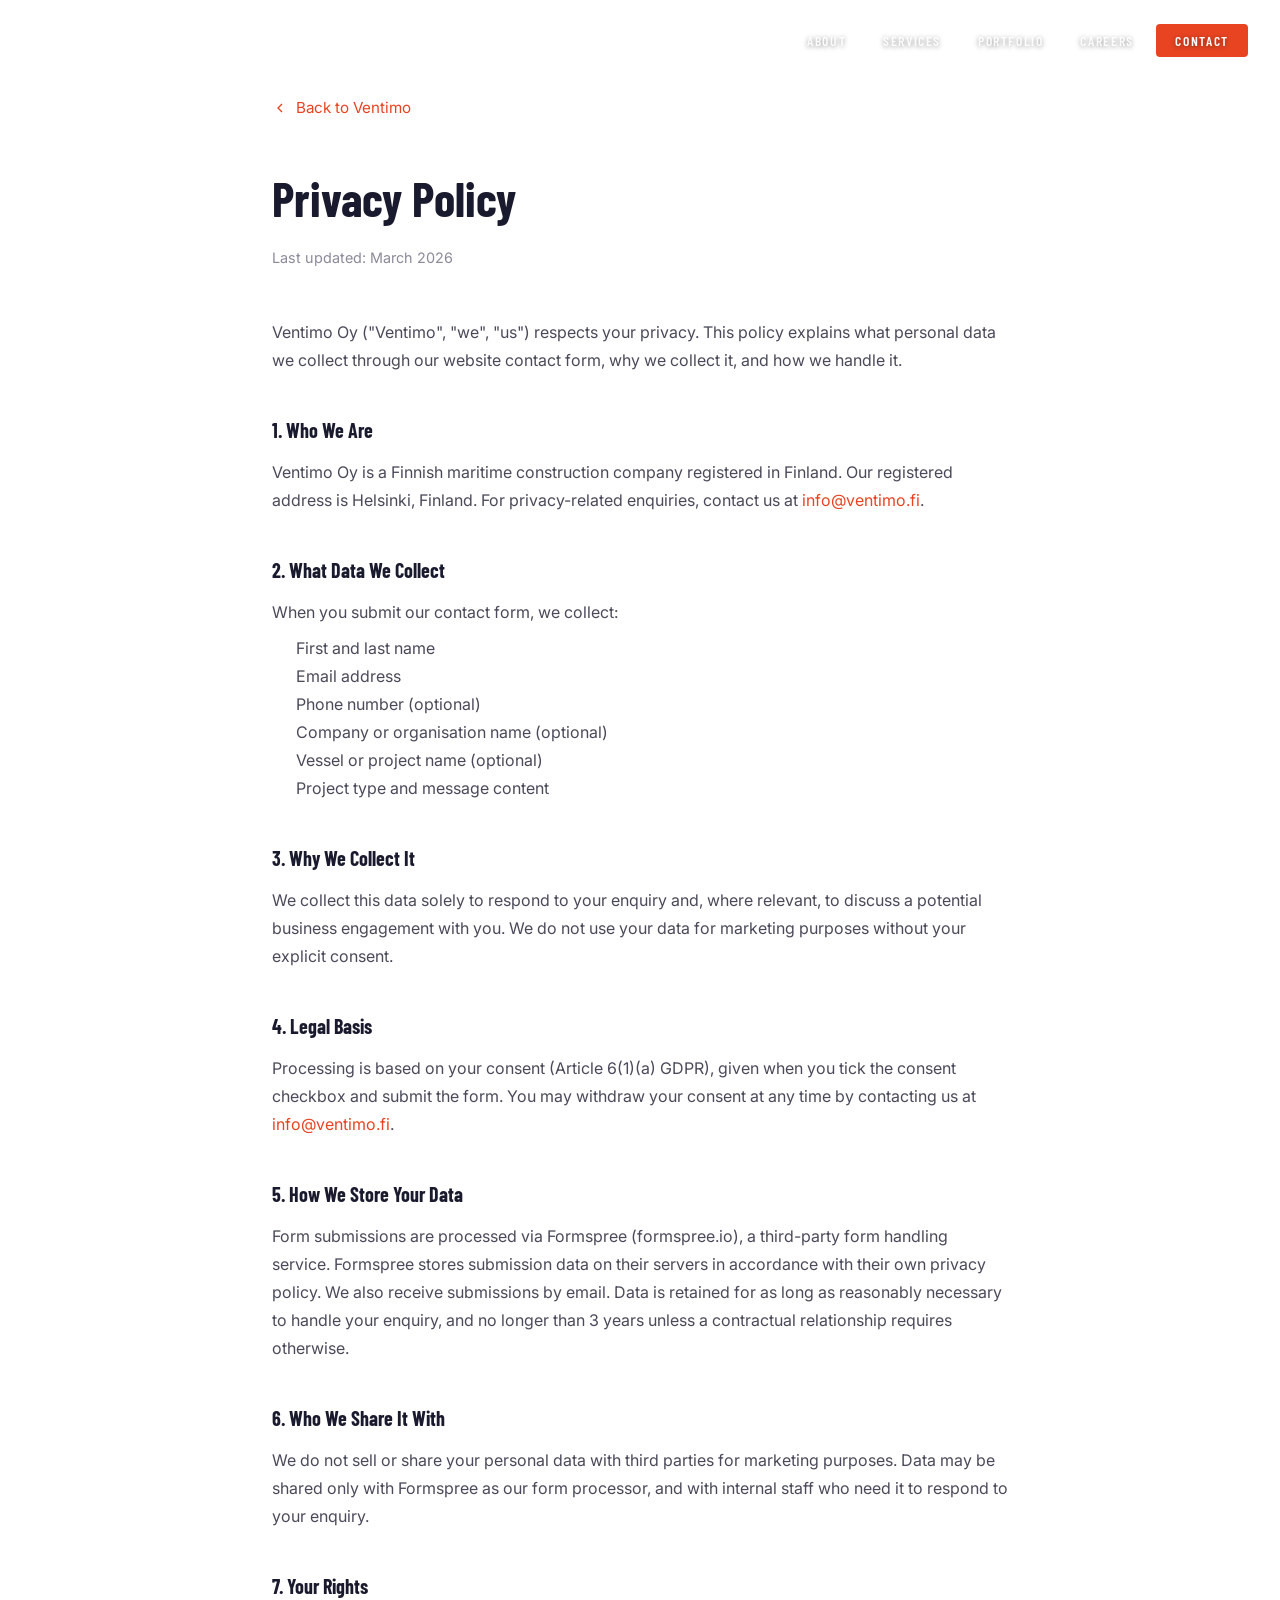
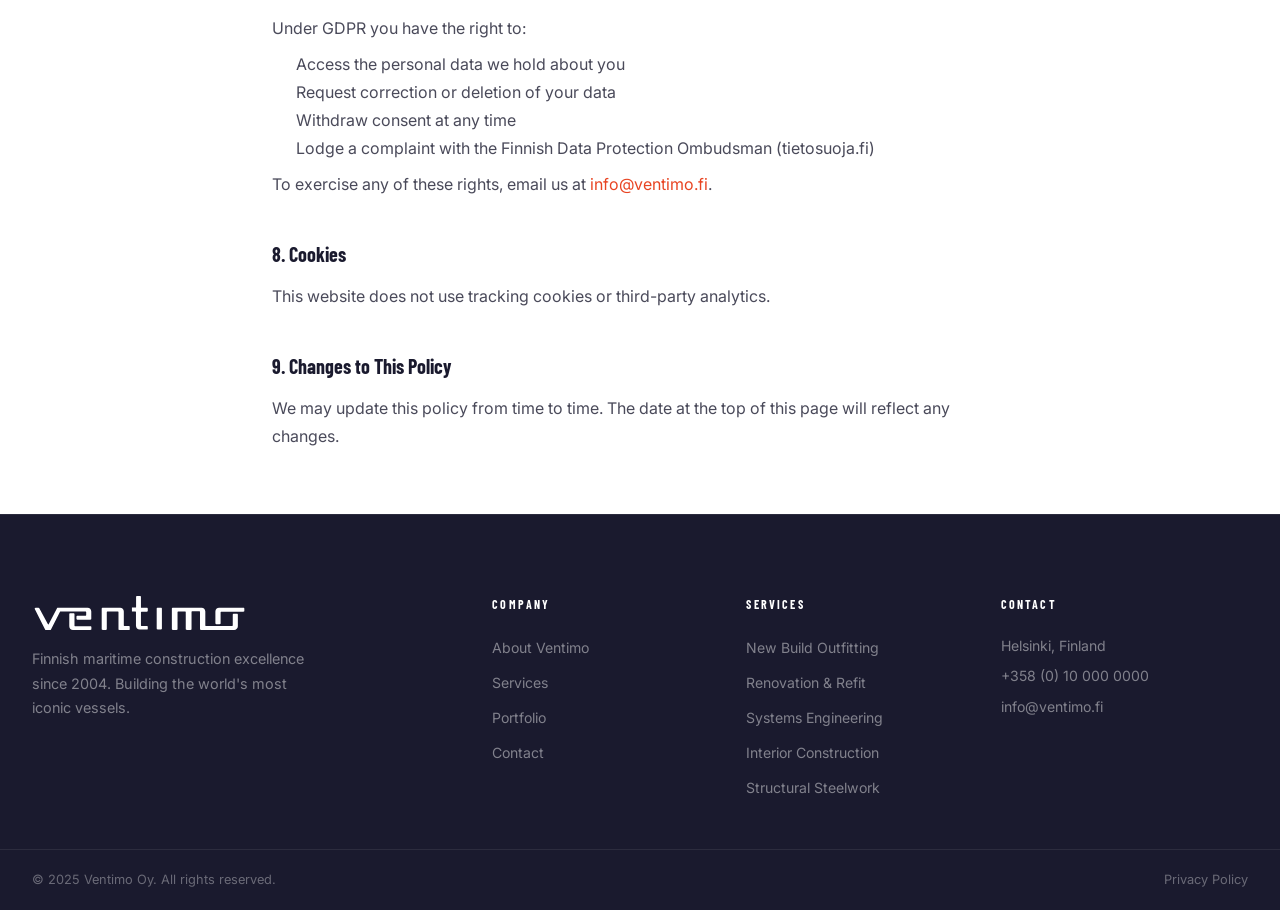
==== commit 4e4f0bf1: "Add full header and footer to privacy policy page Co-Authored-By: Claude Sonnet 4.6 <noreply@anthrop" ====
--- a/privacy-policy.html
+++ b/privacy-policy.html
@@ -4,7 +4,11 @@
   <meta charset="UTF-8" />
   <meta name="viewport" content="width=device-width, initial-scale=1.0" />
   <title>Privacy Policy — Ventimo</title>
+  <link rel="icon" type="image/png" href="https://outline.ee/kliendid/VentimoFi/wp-content/uploads/2025/06/VE_icon.png" />
   <link rel="stylesheet" href="css/main.css" />
+  <link rel="preconnect" href="https://fonts.googleapis.com" />
+  <link rel="preconnect" href="https://fonts.gstatic.com" crossorigin />
+  <link href="https://fonts.googleapis.com/css2?family=Barlow+Condensed:wght@300;400;500;600;700;800;900&family=Barlow:wght@300;400;500;600&family=Inter:wght@300;400;500;600&display=swap" rel="stylesheet" />
   <style>
     .policy-page {
       max-width: 800px;
@@ -12,7 +16,7 @@
       padding: 6rem 2rem 4rem;
     }
     .policy-page h1 {
-      font-family: var(--font-heading);
+      font-family: var(--font-head);
       font-size: clamp(2rem, 4vw, 3rem);
       color: var(--text-dark);
       margin-bottom: 0.5rem;
@@ -23,7 +27,7 @@
       margin-bottom: 3rem;
     }
     .policy-page h2 {
-      font-family: var(--font-heading);
+      font-family: var(--font-head);
       font-size: 1.25rem;
       color: var(--text-dark);
       margin: 2.5rem 0 0.75rem;
@@ -54,20 +58,35 @@
 </head>
 <body>
 
-  <header class="header" id="header">
-    <div class="container header__inner">
+  <header class="site-header scrolled" id="site-header">
+    <div class="nav-container">
       <a href="index.html" class="logo">
-        <span class="logo-text">VENTIMO</span>
+        <img src="images/logos/VentimoLogoWhite.svg" alt="Ventimo" class="logo-img logo-img--light" />
+        <img src="images/logos/VentimoLogoRed2.svg"  alt="Ventimo" class="logo-img logo-img--dark" />
       </a>
+
+      <nav class="nav-menu" id="nav-menu">
+        <ul class="nav-list">
+          <li><a href="index.html#about" class="nav-link">About</a></li>
+          <li><a href="index.html#services" class="nav-link">Services</a></li>
+          <li><a href="index.html#portfolio" class="nav-link">Portfolio</a></li>
+          <li><a href="index.html#careers" class="nav-link">Careers</a></li>
+          <li><a href="index.html#contact" class="nav-link nav-link--cta">Contact</a></li>
+        </ul>
+      </nav>
+
+      <button class="nav-toggle" id="nav-toggle" aria-label="Toggle menu">
+        <span></span><span></span><span></span>
+      </button>
     </div>
   </header>
 
   <main>
     <div class="policy-page">
 
-      <a href="index.html#contact" class="policy-back">
+      <a href="index.html" class="policy-back">
         <svg width="16" height="16" viewBox="0 0 24 24" fill="none" stroke="currentColor" stroke-width="2"><polyline points="15 18 9 12 15 6"/></svg>
-        Back to Contact
+        Back to Ventimo
       </a>
 
       <h1>Privacy Policy</h1>
@@ -120,5 +139,57 @@
     </div>
   </main>
 
+  <footer class="site-footer">
+    <div class="footer-top">
+      <div class="container">
+        <div class="footer-grid">
+          <div class="footer-brand">
+            <a href="index.html" class="logo logo--footer">
+              <img src="images/logos/VentimoLogoWhite.svg" alt="Ventimo" class="logo-img" />
+            </a>
+            <p>Finnish maritime construction excellence since 2004. Building the world's most iconic vessels.</p>
+          </div>
+
+          <div class="footer-nav">
+            <h4 class="footer-nav__title">Company</h4>
+            <ul>
+              <li><a href="index.html#about">About Ventimo</a></li>
+              <li><a href="index.html#services">Services</a></li>
+              <li><a href="index.html#portfolio">Portfolio</a></li>
+              <li><a href="index.html#contact">Contact</a></li>
+            </ul>
+          </div>
+
+          <div class="footer-nav">
+            <h4 class="footer-nav__title">Services</h4>
+            <ul>
+              <li><a href="index.html#services">New Build Outfitting</a></li>
+              <li><a href="index.html#services">Renovation &amp; Refit</a></li>
+              <li><a href="index.html#services">Systems Engineering</a></li>
+              <li><a href="index.html#services">Interior Construction</a></li>
+              <li><a href="index.html#services">Structural Steelwork</a></li>
+            </ul>
+          </div>
+
+          <div class="footer-contact">
+            <h4 class="footer-nav__title">Contact</h4>
+            <p>Helsinki, Finland</p>
+            <p><a href="tel:+35810000000">+358 (0) 10 000 0000</a></p>
+            <p><a href="mailto:info@ventimo.fi">info@ventimo.fi</a></p>
+          </div>
+        </div>
+      </div>
+    </div>
+    <div class="footer-bottom">
+      <div class="container">
+        <span>© 2025 Ventimo Oy. All rights reserved.</span>
+        <div class="footer-bottom-links">
+          <a href="privacy-policy.html">Privacy Policy</a>
+        </div>
+      </div>
+    </div>
+  </footer>
+
+  <script src="js/main.js"></script>
 </body>
 </html>
--- a/css/main.css
+++ b/css/main.css
@@ -342,6 +342,8 @@
   background: var(--orange-dark);
   transform: translateY(-1px);
 }
+.site-header.scrolled .nav-link--cta,
+.site-header.scrolled .nav-link--cta:hover { color: #fff !important; }
 
 .nav-toggle {
   display: none;
@@ -1002,6 +1004,80 @@
   flex-shrink: 0;
   flex-wrap: wrap;
 }
+
+/* ── CAREERS STRIPE ─────────────────────────────────────────── */
+.careers-stripe {
+  background: #f0f2f7;
+  border-top: 1px solid rgba(26, 42, 94, 0.1);
+  border-bottom: 1px solid rgba(26, 42, 94, 0.1);
+  min-height: 200px;
+  display: flex;
+  align-items: center;
+}
+.careers-stripe__inner {
+  width: 100%;
+  max-width: 1200px;
+  margin: 0 auto;
+  padding: 2rem 2.5rem;
+  display: flex;
+  align-items: center;
+  gap: 3rem;
+}
+.careers-stripe__left { flex: 1; }
+.careers-stripe__label {
+  display: block;
+  font-family: var(--font-body);
+  font-size: 11px;
+  font-weight: 600;
+  letter-spacing: 0.08em;
+  color: #c07a1a;
+  margin-bottom: 0.4rem;
+}
+.careers-stripe__heading {
+  font-family: var(--font-body);
+  font-size: 1.35rem;
+  font-weight: 600;
+  color: #1a2a5e;
+  margin: 0 0 0.4rem;
+  line-height: 1.3;
+}
+.careers-stripe__lead {
+  font-size: 0.9rem;
+  color: #3a4a6a;
+  max-width: 480px;
+  margin: 0 0 0.85rem;
+  line-height: 1.6;
+}
+.careers-stripe__pills {
+  display: flex;
+  flex-wrap: wrap;
+  gap: 0.4rem;
+}
+.careers-pill {
+  font-size: 0.8rem;
+  font-weight: 500;
+  color: #2a3a5e;
+  background: rgba(26, 42, 94, 0.07);
+  border: 1px solid rgba(26, 42, 94, 0.2);
+  border-radius: 20px;
+  padding: 3px 10px;
+  white-space: nowrap;
+}
+.careers-stripe__right { flex-shrink: 0; }
+.careers-stripe__btn {
+  display: inline-block;
+  background: #1a2a5e;
+  color: #fff;
+  font-family: var(--font-body);
+  font-size: 0.9rem;
+  font-weight: 500;
+  padding: 0.7rem 1.6rem;
+  border-radius: var(--radius-sm);
+  text-decoration: none;
+  white-space: nowrap;
+  transition: var(--transition);
+}
+.careers-stripe__btn:hover { background: #253f8a; }
 
 /* ── CONTACT ────────────────────────────────────────────────── */
 .contact {
@@ -1353,6 +1429,9 @@
   .hero-stat-divider { width: 1px; height: 50px; }
   .cta-band__inner { flex-direction: column; text-align: center; }
   .cta-band__actions { justify-content: center; }
+  .careers-stripe__inner { flex-direction: column; gap: 1.5rem; padding: 2rem 1.5rem; }
+  .careers-stripe__right { width: 100%; }
+  .careers-stripe__btn { display: block; text-align: center; }
 }
 
 @media (max-width: 768px) {
